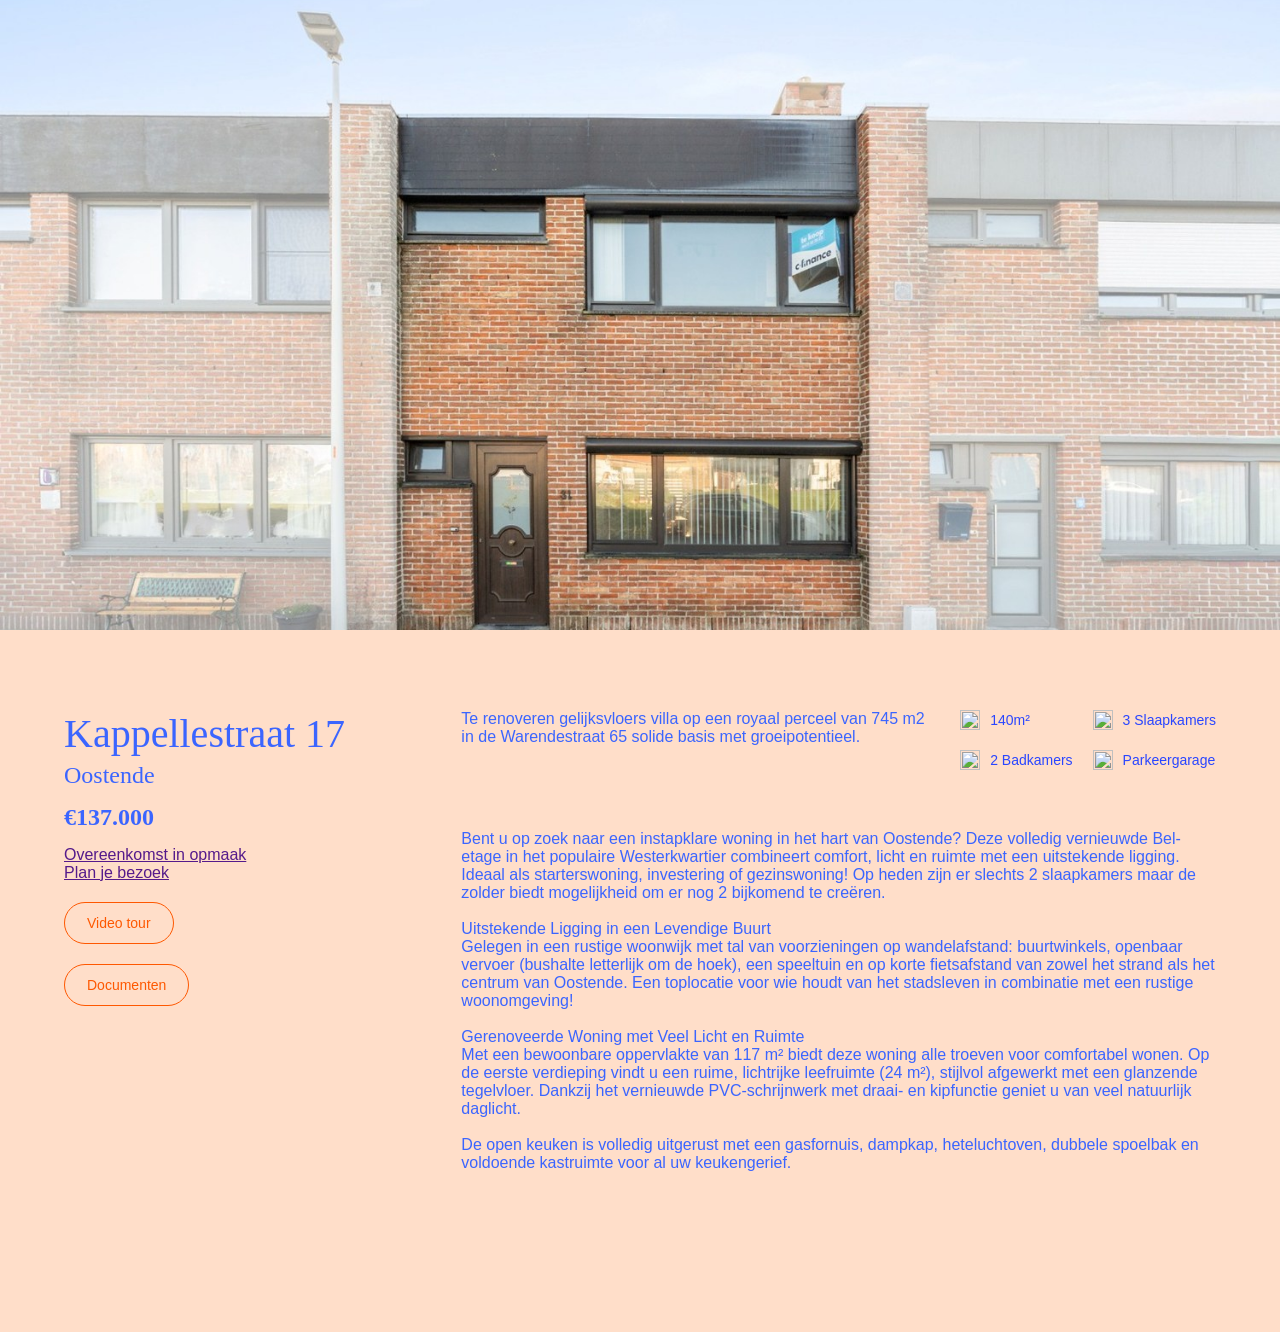
==== pand-single-page/index.html @ 769cfeb7 "changes" ====
<!DOCTYPE html>
<html lang="en">
<head>
    <meta charset="UTF-8">
    <meta name="viewport" content="width=device-width, initial-scale=1.0">
    <title>
        Pand single page
    </title>

        <link rel="stylesheet" href="/css/style.css">
        <link rel="stylesheet" href="/css/button.css">
        <link rel="stylesheet" href="/pand-single-page/style.css">
</head>
<body>

<div class="section hero">
    <div class="row"></div>
</div>

<div class="section ratio-40-60">
    <div class="row">   
        <div class="left">
            <div class="content color-blue">
                <h3 class="title">Kappellestraat 17</h3>
                <p class="location title">Oostende</p>
                <p class="price title bold">€137.000</p>
                <a href="" class="btn info-btn">
                    Overeenkomst in opmaak
                </a>
                <div class="button-wrapper">
                    <a href="" class="btn icon-btn">
                        Plan je bezoek
                    </a>
                    <a href="https://google.com" target="_blank" rel="noopener noreferrer" class="meta-cta button-cta orange-btn">
                        <span class="button-cta-text">Video tour</span>
                        <span class="fill-container" aria-hidden="true"></span>
                    </a>
                    <a href="https://google.com" target="_blank" rel="noopener noreferrer" class="meta-cta button-cta orange-btn">
                        <span class="button-cta-text">Documenten</span>
                        <span class="fill-container" aria-hidden="true"></span>
                    </a>
                </div>
            </div>
        </div>
        <div class="right color-blue">
            <div class="grid">
                <p>
                    Te renoveren gelijksvloers villa op een royaal perceel van 745 m2 in de Warendestraat 65 solide basis met groeipotentieel.
                </p>
                <div class="property-meta">
                    <ul class="meta-grid" role="list">
                        <li class="meta-item">
                            <img
                                src="https://sgntr.be/wp-content/uploads/2025/12/AFMETING_ICON.svg"
                                alt=""
                                class="meta-icon"
                                aria-hidden="true"
                            >
                            <span class="meta-text">140m²</span>
                        </li>

                        <li class="meta-item">
                            <img
                                src="https://sgntr.be/wp-content/uploads/2025/12/SLAAPKAMERS_ICON.svg"
                                alt=""
                                class="meta-icon"
                                aria-hidden="true"
                            >
                            <span class="meta-text">3 Slaapkamers</span>
                        </li>

                        <li class="meta-item">
                            <img
                                src="https://sgntr.be/wp-content/uploads/2025/12/BADKAMER_ICON.svg"
                                alt=""
                                class="meta-icon"
                                aria-hidden="true"
                            >
                            <span class="meta-text">2 Badkamers</span>
                        </li>

                        <li class="meta-item">
                            <img
                                src="https://sgntr.be/wp-content/uploads/2025/12/GARAGE_ICON.svg"
                                alt=""
                                class="meta-icon"
                                aria-hidden="true"
                            >
                            <span class="meta-text">Parkeergarage</span>
                        </li>
                    </ul>
                </div>
            </div>
            <p>
                Bent u op zoek naar een instapklare woning in het hart van Oostende? Deze volledig vernieuwde Bel-etage in het populaire Westerkwartier combineert comfort, licht en ruimte met een uitstekende ligging. Ideaal als starterswoning, investering of gezinswoning! Op heden zijn er slechts 2 slaapkamers maar de zolder biedt mogelijkheid om er nog 2 bijkomend te creëren.
                <br><br>
                Uitstekende Ligging in een Levendige Buurt
                <br>
                Gelegen in een rustige woonwijk met tal van voorzieningen op wandelafstand: buurtwinkels, openbaar vervoer (bushalte letterlijk om de hoek), een speeltuin en op korte fietsafstand van zowel het strand als het centrum van Oostende. Een toplocatie voor wie houdt van het stadsleven in combinatie met een rustige woonomgeving!
                <br><br>
                Gerenoveerde Woning met Veel Licht en Ruimte
                <br>
                Met een bewoonbare oppervlakte van 117 m² biedt deze woning alle troeven voor comfortabel wonen. Op de eerste verdieping vindt u een ruime, lichtrijke leefruimte (24 m²), stijlvol afgewerkt met een glanzende tegelvloer. Dankzij het vernieuwde PVC-schrijnwerk met draai- en kipfunctie geniet u van veel natuurlijk daglicht.
                <br><br>
                De open keuken is volledig uitgerust met een gasfornuis, dampkap, heteluchtoven, dubbele spoelbak en voldoende kastruimte voor al uw keukengerief.
            </p>
        </div>
    </div>
</div>

<div class="section ratio-60-40">
    <div class="row">   
        <div class="left">

        </div>
        <div class="right">

        </div>
    </div>
</div>
    
</body>
</html>
---- css/style.css ----
:root {
    --pink-color: #FFDEC9;
    --blue-color: #3B65FF;
    --white-color: #fff;
    --orange-color: #FE5801;
    --yellow-color: #F5FCE2;
}

/* =========================
   CANICULE DISPLAY
========================= */

@font-face {
    font-family: "Canicule Display";
    src: url("https://sgntr.be/wp-content/uploads/2025/12/CaniculeDisplayv0.4-Regular.Trial_.ttf")
         format("truetype");
    font-weight: 400;
    font-style: normal;
    font-display: swap;
}

@font-face {
    font-family: "Canicule Display";
    src: url("https://sgntr.be/wp-content/uploads/2025/12/CaniculeDisplayv0.4-Bold.Trial_.ttf")
         format("truetype");
    font-weight: 700;
    font-style: normal;
    font-display: swap;
}


/* =========================
   SPACE GROTESK
========================= */

@font-face {
    font-family: "Space Grotesk";
    src: url("https://sgntr.be/wp-content/uploads/2025/12/SpaceGrotesk-Light.ttf")
         format("truetype");
    font-weight: 300;
    font-style: normal;
    font-display: swap;
}

@font-face {
    font-family: "Space Grotesk";
    src: url("https://sgntr.be/wp-content/uploads/2025/12/SpaceGrotesk-Regular.ttf")
         format("truetype");
    font-weight: 400;
    font-style: normal;
    font-display: swap;
}

@font-face {
    font-family: "Space Grotesk";
    src: url("https://sgntr.be/wp-content/uploads/2025/12/SpaceGrotesk-Medium.ttf")
         format("truetype");
    font-weight: 500;
    font-style: normal;
    font-display: swap;
}

@font-face {
    font-family: "Space Grotesk";
    src: url("https://sgntr.be/wp-content/uploads/2025/12/SpaceGrotesk-Bold.ttf")
         format("truetype");
    font-weight: 700;
    font-style: normal;
    font-display: swap;
}

body {
    font-family: "Space Grotesk", sans-serif;
}

h1,
h2,
h3 {
    font-family: "Canicule Display", serif;
}

.title {
    font-family: "Canicule Display";
    font-weight: 400;
}

.title.bold {
    font-weight: 700;
}

.text {
    font-family: "Space Grotesk";
    font-weight: 400;
}

*,
*::before,
*::after {
    box-sizing: border-box;
}

* {
    margin: 0;
    padding: 0;
}

html {
    font-size: 100%;
    scroll-behavior: smooth;
}

body {
    background-color: var(--pink-color);
}

.section {
    display: flex;
    max-width: none;
    width: 100%;
    margin: 80px auto;
}

.section .row {
    display: flex;
    width: 100%;
    max-width: 1440px;
    justify-content: center;
    margin: 0px 5%;
}

.aanbod-wrapper {
    display: grid;
    grid-template-columns: repeat(2, 1fr);
    gap: 40px;
}

@media (max-width: 767px) {
    .aanbod-wrapper {
        grid-template-columns: 1fr;
    }
}
---- css/button.css ----
.button-cta {
    position: relative;
    overflow: hidden;
    padding: 16px 36px;
    border: 2px solid #000;
    border-radius: 999px;
    background: transparent;
    cursor: pointer;

    display: inline-flex;
    align-items: center;
    justify-content: center;
}

.button-cta-text {
    position: relative;
    z-index: 2;
    transition: color 0.4s ease;
}

.button-cta .fill-container {
    position: absolute;
    inset: 0;
    background: var(--blue-color);
    border-radius: inherit;

    transform: scaleY(0);
    transform-origin: top;
    transition: transform 0.45s cubic-bezier(0.4, 0, 0.2, 1);

    z-index: 1;
}

.button-cta:hover .fill-container {
    transform: scaleY(1);
}

.button-cta:hover .button-cta-text {
    color: #fff;
}

.button-cta.orange-btn {
    color: var(--orange-color);
    border-color: var(--orange-color);
}

.button-cta.orange-btn .fill-container {
    background: var(--orange-color);
}
---- pand-single-page/style.css ----
.section.hero {
    background-image: url('/pand-single-page/img/hero.jpg');
    background-position: center center;
    background-repeat: no-repeat;
    background-size: cover;
    height: 70vh;
    margin: 0;
    padding: 0;
}

.section .row {
    display: grid;
    gap: 20px;
    align-items: start;
}

.section .row .right {
    display: flex;
    flex-direction: column;
    gap: 60px;
}

.color-blue {
    color: var(--blue-color);
}

/* 40 - 60 */
.section.ratio-40-60 .row {
    grid-template-columns: 2fr 4fr;
}

/* 60 - 40 */
.section.ratio-60-40 .row {
    grid-template-columns: 4fr 2fr;
}

.tag,
.type {
    text-transform: uppercase;
    font-weight: 300;
    font-size: 14px;
}

.type {
    margin-bottom: 10px;
}

.description {
    font-weight: 300;
}

.tag {
    margin-bottom: 60px;
}


.title {
    font-size: 2.5rem;
    margin-bottom: 5px;
}

.location {
    font-size: 1.5rem;
    margin-bottom: 15px;
}

.price {
    font-size: 1.5rem;
    margin-bottom: 15px;
}

.inner-wrapper {
    display: grid;
    grid-template-columns: repeat(2, 1fr);
    gap: 24px;
}

.property-meta {
    display: grid;
    gap: 28px;
}

.grid {
    display: grid;
    grid-template-columns: 2fr 1fr;
    gap: 20px;
    align-items: start;
    padding: 0;
    margin: 0;
}

.meta-grid {
    display: grid;
    grid-template-columns: 1fr 1fr;
    gap: 20px;
    align-items: start;
    padding: 0;
    margin: 0;
}

.meta-item {
    display: flex;
    align-items: center;
    gap: 10px;
}

.meta-icon {
    width: 20px;
    height: 20px;
    flex-shrink: 0;
}

.meta-icon img,
.meta-icon {
    display: block;
}

.meta-text {
    font-family: "Space Grotesk", sans-serif;
    font-weight: 300;
    font-size: 14px;
    line-height: 1.2;
    color: #2a46ff;
    white-space: nowrap;
}

.meta-cta {
    align-self: start;
    display: flex;
    width: fit-content;
    align-items: center;
    padding: 12px 22px;
    border: 1px solid #2a46ff;
    border-radius: 999px;
    font-family: "Space Grotesk", sans-serif;
    font-size: 14px;
    color: #2a46ff;
    text-decoration: none;
}

.button-wrapper {
    display: flex;
    flex-direction: column;
    gap: 20px;
}

@media (max-width: 1250px) {
    .title {
        font-size: 1.5rem;
    }
}

@media (max-width: 950px) {
    .inner-wrapper {
        grid-template-columns: 1fr;
    }
}

@media (max-width: 768px) {
    .meta-grid {
        grid-template-columns: 1fr;
    }

    .meta-text {
        white-space: normal;
    }
}

@media (max-width: 560px) {
    .title {
        font-size: 2.5rem;
    }
}

/* Mobile */
@media (max-width: 900px) {
    .section .row {
        grid-template-columns: 1fr;
        gap: 20px;
    }
}
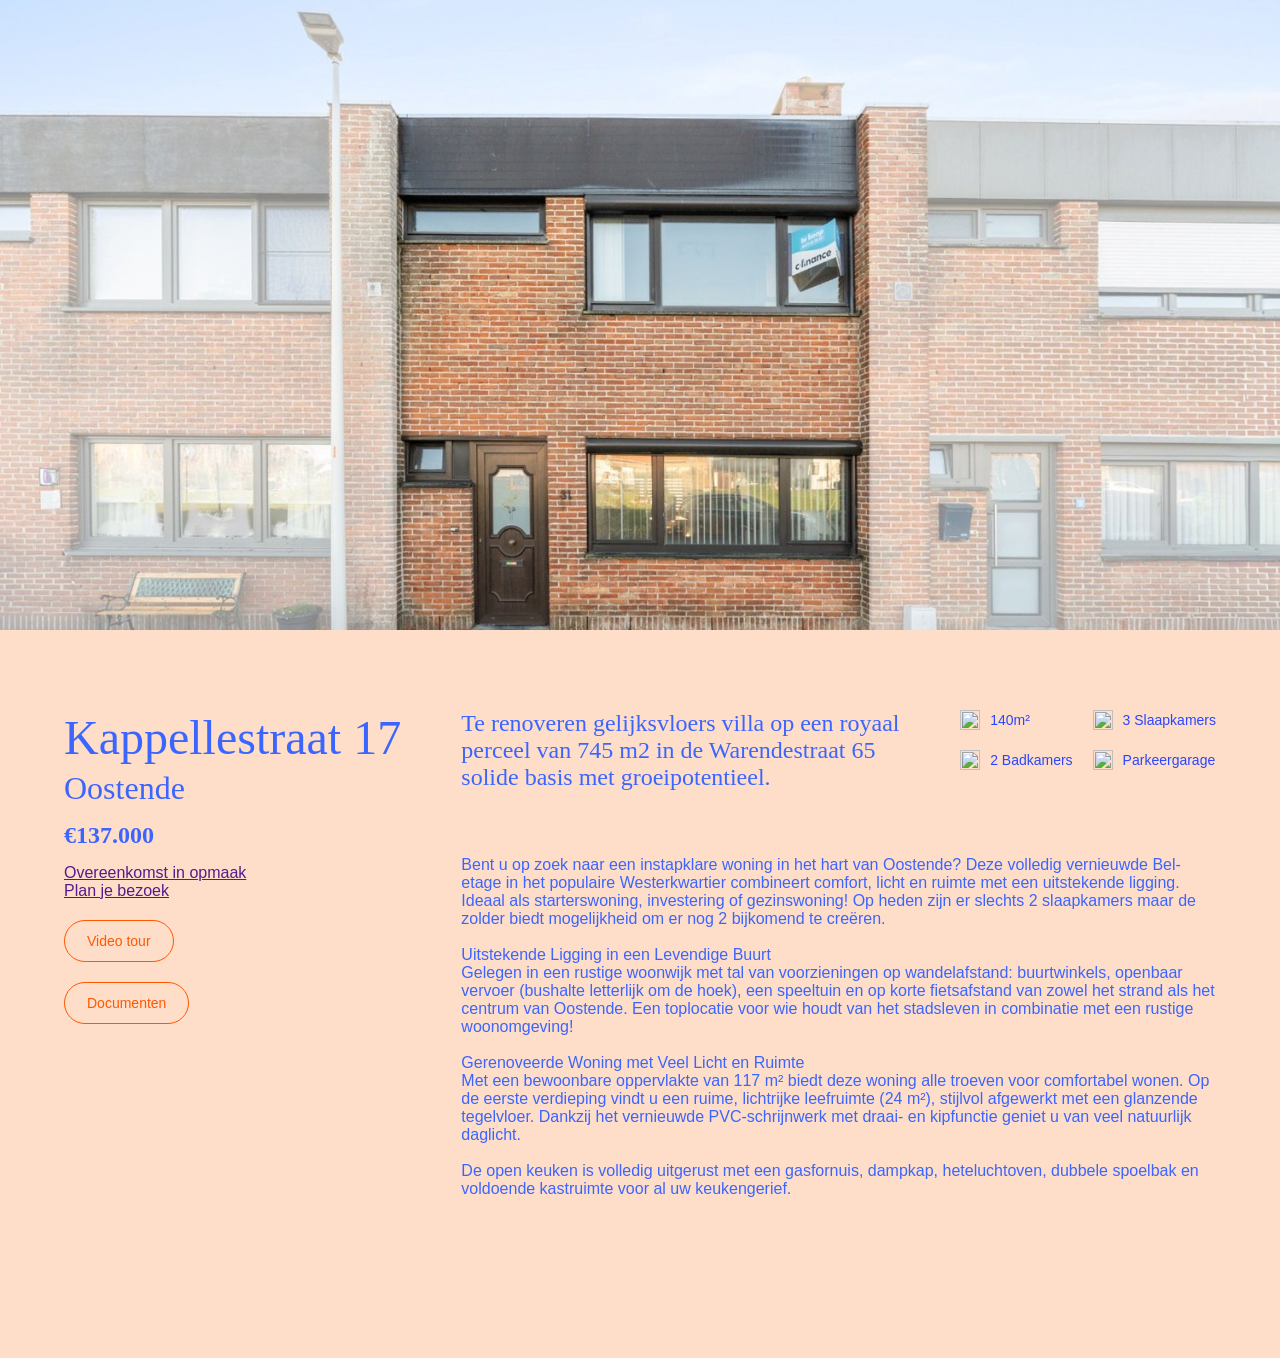
==== commit c3399930: "changes" ====
--- a/pand-single-page/index.html
+++ b/pand-single-page/index.html
@@ -44,7 +44,7 @@
         </div>
         <div class="right color-blue">
             <div class="grid">
-                <p>
+                <p class="title intro">
                     Te renoveren gelijksvloers villa op een royaal perceel van 745 m2 in de Warendestraat 65 solide basis met groeipotentieel.
                 </p>
                 <div class="property-meta">
--- a/pand-single-page/style.css
+++ b/pand-single-page/style.css
@@ -55,12 +55,16 @@
 
 
 .title {
-    font-size: 2.5rem;
+    font-size: 3rem;
     margin-bottom: 5px;
 }
 
+.title.intro {
+    font-size: 1.5rem;
+}
+
 .location {
-    font-size: 1.5rem;
+    font-size: 2rem;
     margin-bottom: 15px;
 }
 
@@ -83,7 +87,7 @@
 .grid {
     display: grid;
     grid-template-columns: 2fr 1fr;
-    gap: 20px;
+    gap: 40px;
     align-items: start;
     padding: 0;
     margin: 0;
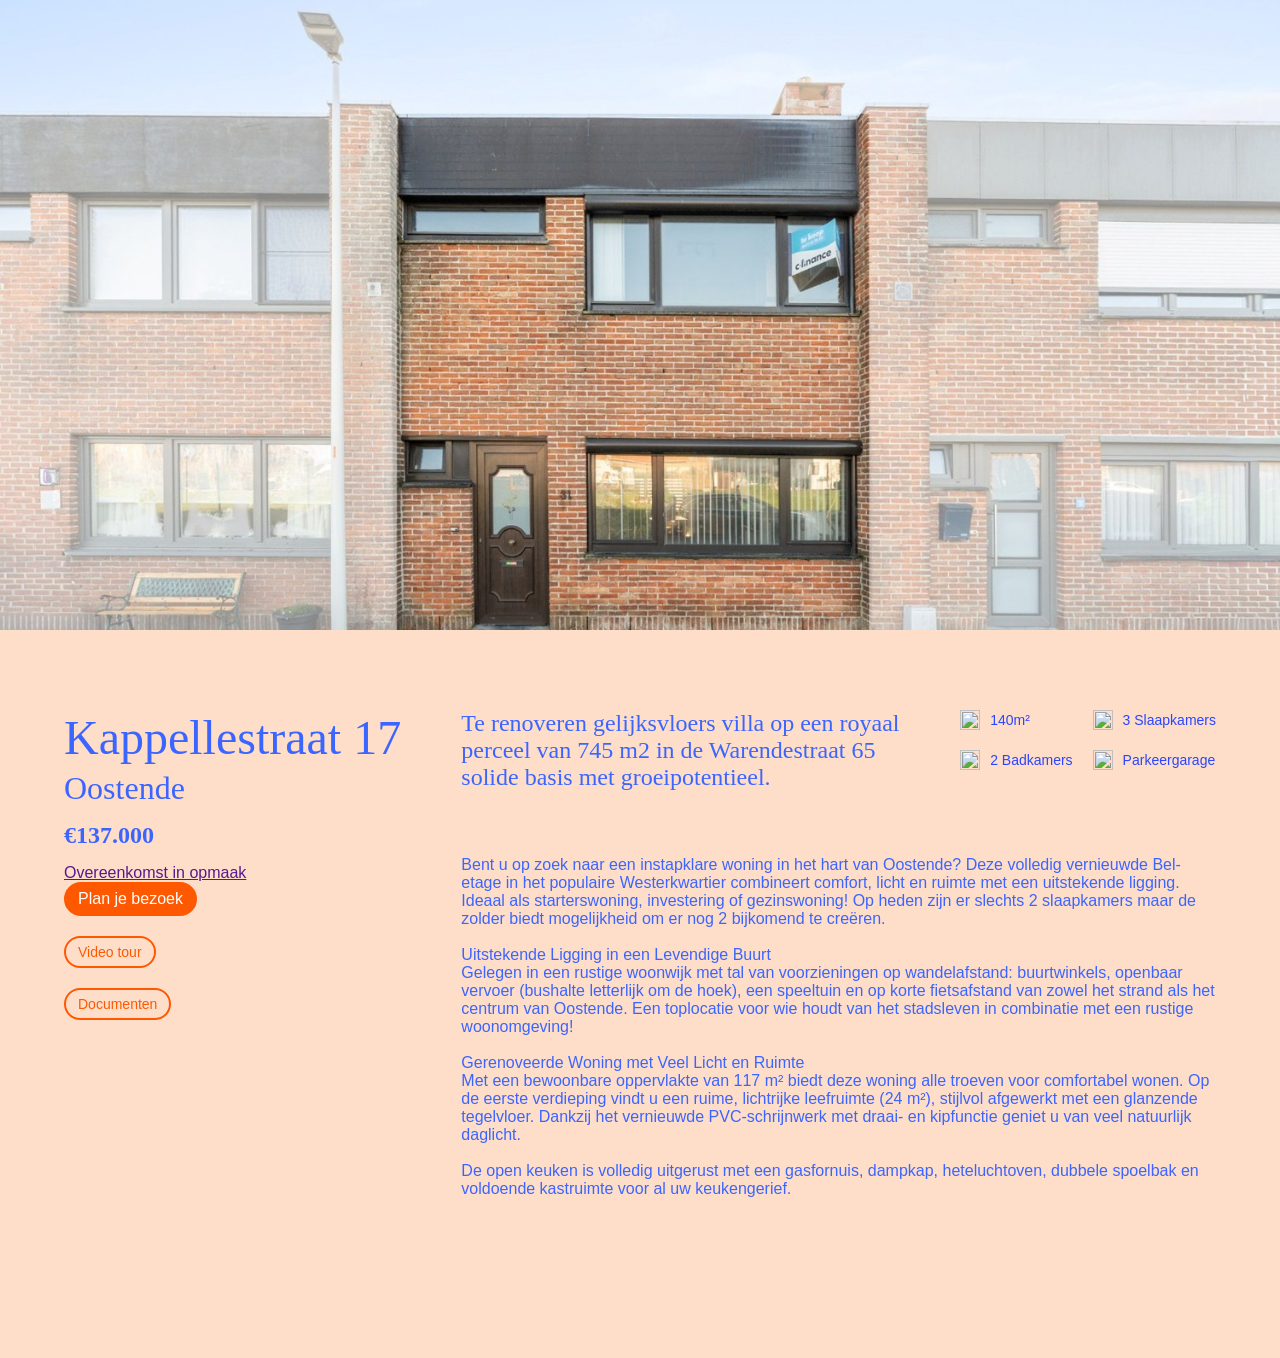
==== commit 2e73edf8: "changes" ====
--- a/pand-single-page/index.html
+++ b/pand-single-page/index.html
@@ -28,7 +28,7 @@
                     Overeenkomst in opmaak
                 </a>
                 <div class="button-wrapper">
-                    <a href="" class="btn icon-btn">
+                    <a href="" class="btn icon-btn button-cta">
                         Plan je bezoek
                     </a>
                     <a href="https://google.com" target="_blank" rel="noopener noreferrer" class="meta-cta button-cta orange-btn">
--- a/css/button.css
+++ b/css/button.css
@@ -1,7 +1,7 @@
 .button-cta {
     position: relative;
     overflow: hidden;
-    padding: 16px 36px;
+    padding: 6px 12px;
     border: 2px solid #000;
     border-radius: 999px;
     background: transparent;
--- a/pand-single-page/style.css
+++ b/pand-single-page/style.css
@@ -68,6 +68,16 @@
     margin-bottom: 15px;
 }
 
+.btn.icon-btn {
+    color: var(--white-color);
+    background-color: var(--orange-color);
+    border-color: var(--orange-color);
+
+    width: fit-content;
+    text-decoration: none;
+    padding: 6px 12px;
+}
+
 .price {
     font-size: 1.5rem;
     margin-bottom: 15px;
@@ -133,8 +143,8 @@
     display: flex;
     width: fit-content;
     align-items: center;
-    padding: 12px 22px;
-    border: 1px solid #2a46ff;
+    padding: 6px 12px;
+    border: 2px solid #2a46ff;
     border-radius: 999px;
     font-family: "Space Grotesk", sans-serif;
     font-size: 14px;
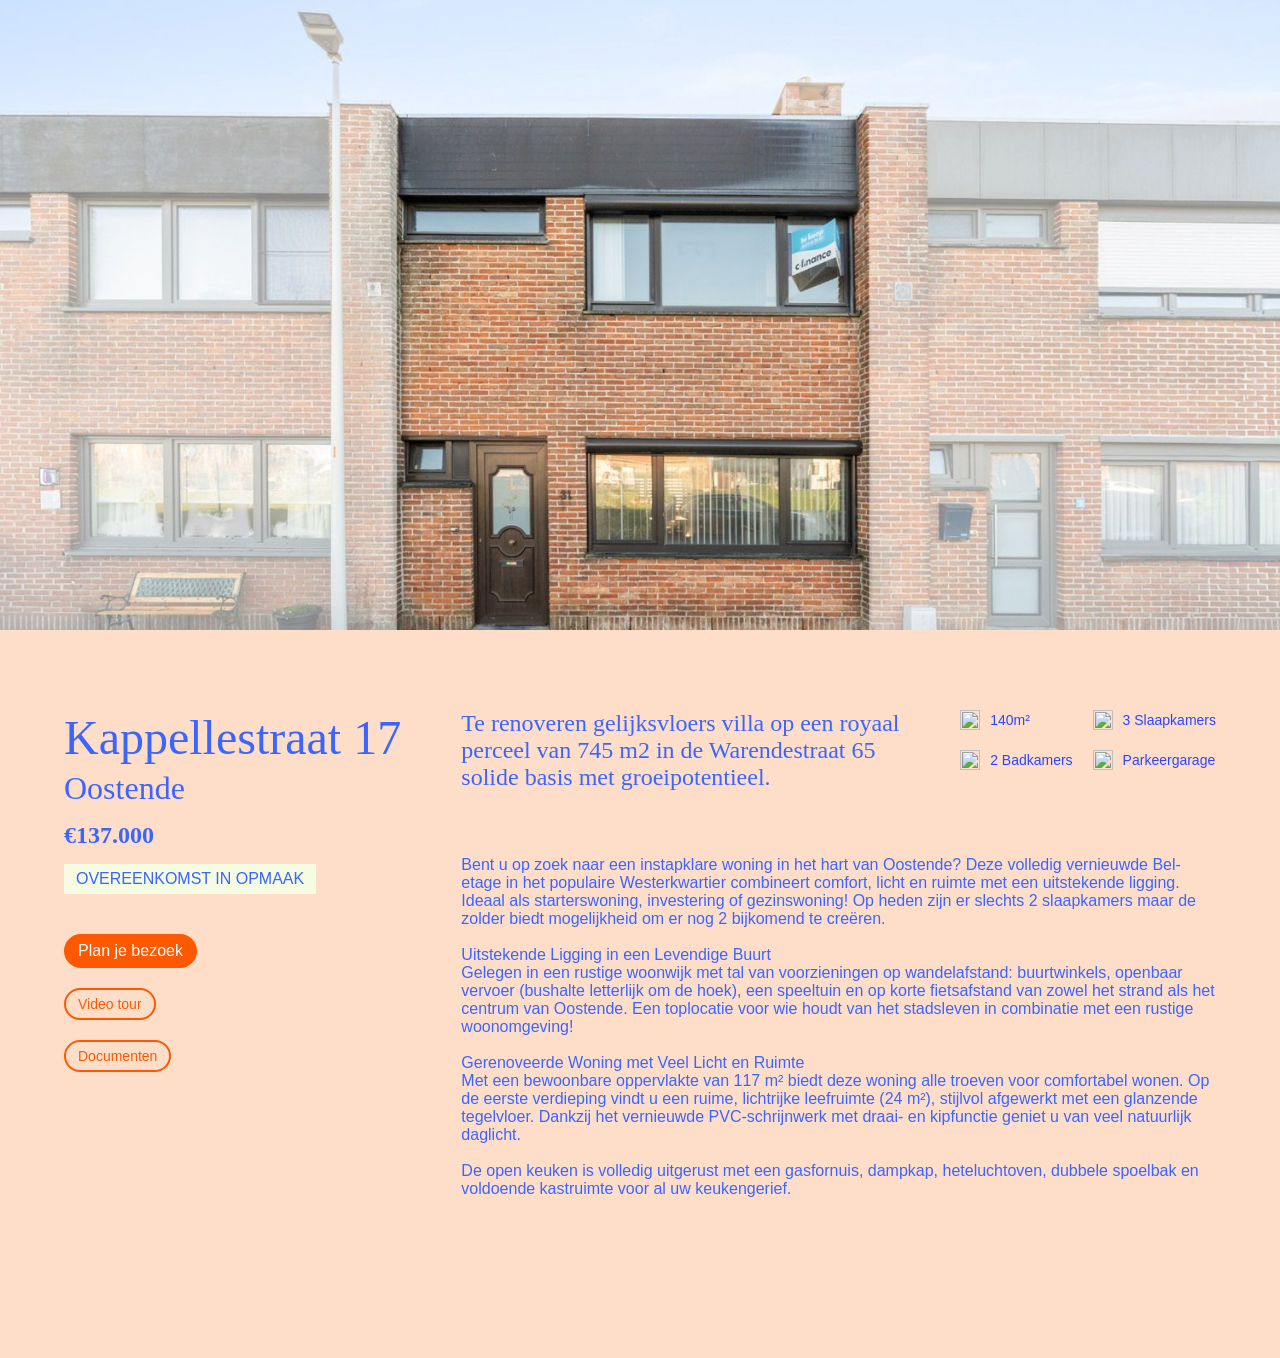
==== commit 16998e38: "changes" ====
--- a/pand-single-page/index.html
+++ b/pand-single-page/index.html
@@ -24,10 +24,11 @@
                 <h3 class="title">Kappellestraat 17</h3>
                 <p class="location title">Oostende</p>
                 <p class="price title bold">€137.000</p>
-                <a href="" class="btn info-btn">
-                    Overeenkomst in opmaak
-                </a>
+
                 <div class="button-wrapper">
+                    <a href="" class="btn info-btn">
+                        Overeenkomst in opmaak
+                    </a>
                     <a href="" class="btn icon-btn button-cta">
                         Plan je bezoek
                     </a>
--- a/pand-single-page/style.css
+++ b/pand-single-page/style.css
@@ -127,6 +127,17 @@
 .meta-icon img,
 .meta-icon {
     display: block;
+}
+
+.info-btn {
+    text-decoration: none;
+    text-transform: uppercase;
+    width: fit-content;
+    color: var(--blue-color);
+    background-color: var(--yellow-color);
+    border-radius: 0;
+    padding: 6px 12px;
+    margin-bottom: 20px;
 }
 
 .meta-text {
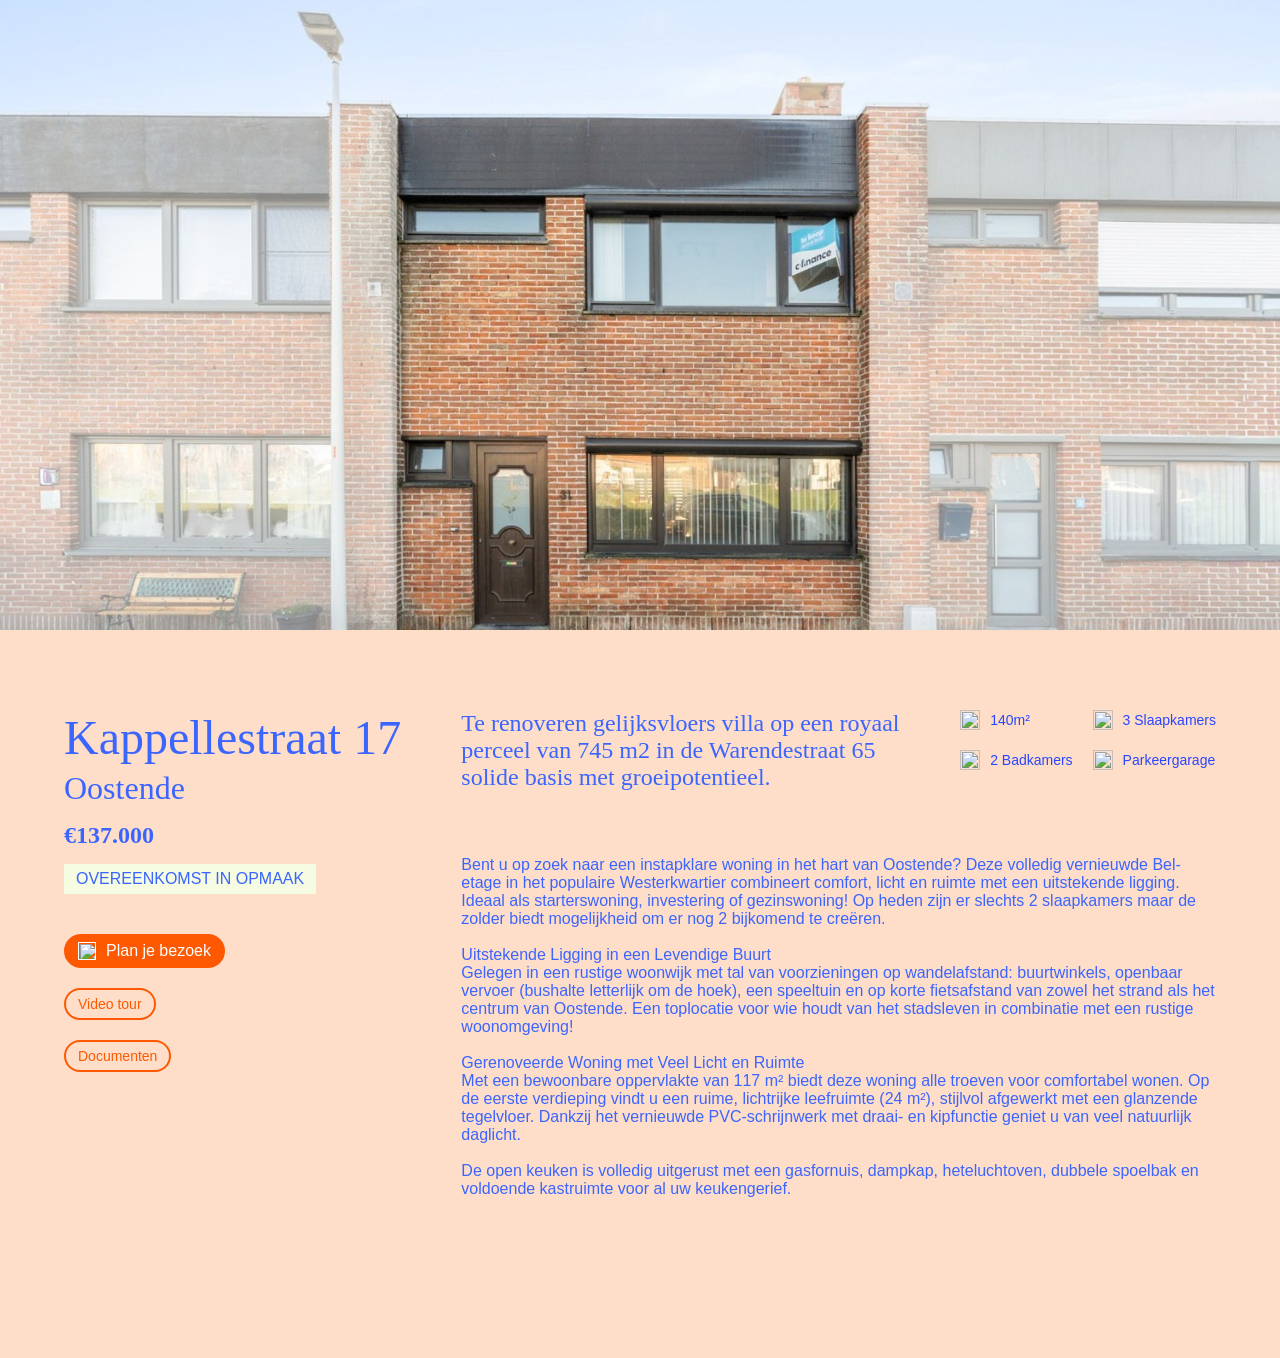
==== commit 52b2a1e2: "changes" ====
--- a/pand-single-page/index.html
+++ b/pand-single-page/index.html
@@ -30,6 +30,12 @@
                         Overeenkomst in opmaak
                     </a>
                     <a href="" class="btn icon-btn button-cta">
+                            <img
+                                src="https://sgntr.be/wp-content/uploads/2025/12/plan-bezoek-icon.svg"
+                                alt=""
+                                aria-hidden="true"
+                                class="btn-icon"
+                            >
                         Plan je bezoek
                     </a>
                     <a href="https://google.com" target="_blank" rel="noopener noreferrer" class="meta-cta button-cta orange-btn">
--- a/pand-single-page/style.css
+++ b/pand-single-page/style.css
@@ -140,6 +140,18 @@
     margin-bottom: 20px;
 }
 
+.icon-btn {
+    display: inline-flex;
+    align-items: center;
+    gap: 10px;
+}
+
+.icon-btn .btn-icon {
+    width: 18px;
+    height: 18px;
+    flex-shrink: 0;
+}
+
 .meta-text {
     font-family: "Space Grotesk", sans-serif;
     font-weight: 300;
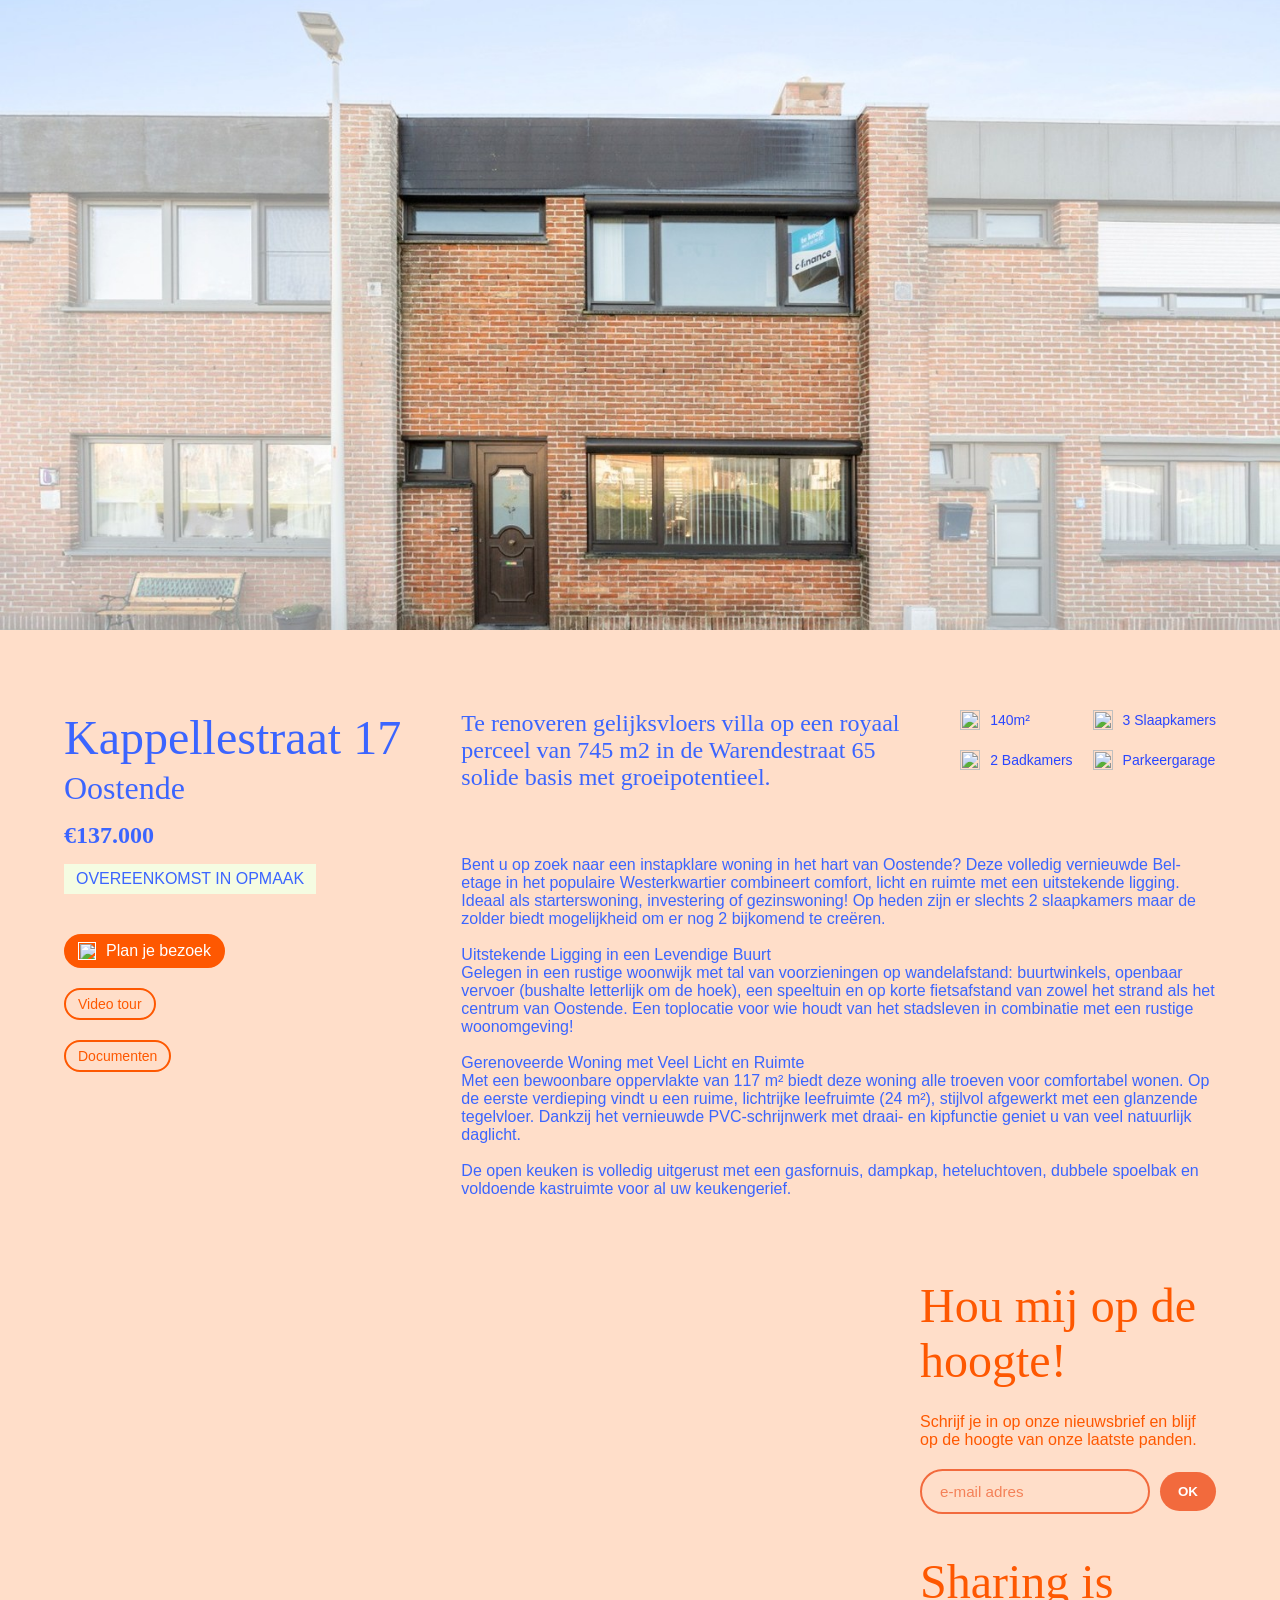
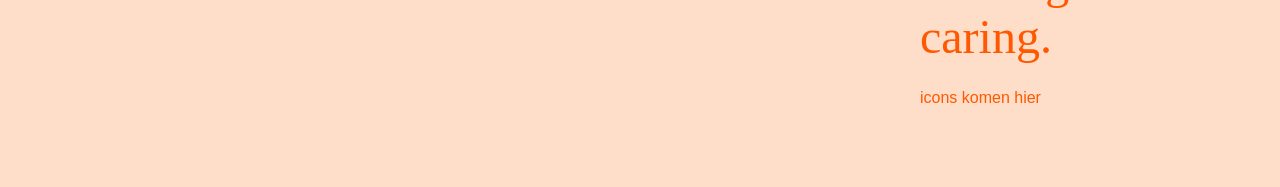
==== commit 2b4d094e: "changes" ====
--- a/pand-single-page/index.html
+++ b/pand-single-page/index.html
@@ -115,13 +115,35 @@
     </div>
 </div>
 
-<div class="section ratio-60-40">
+<div class="section ratio-70-30">
     <div class="row">   
         <div class="left">
 
         </div>
-        <div class="right">
+        <div class="right gap-20 color-orange">
+            <h2 class="title">
+                Hou mij op de hoogte!
+            </h2>
+            <p>
+                Schrijf je in op onze nieuwsbrief en blijf op de hoogte van onze laatste panden.
+            </p>
+            <form class="newsletter-form" action="#" method="post">
+                <input
+                    type="email"
+                    id="newsletter-email"
+                    name="email"
+                    placeholder="e-mail adres"
+                    required
+                >
 
+                <button type="submit">OK</button>
+            </form>
+            <h2 class="title" style="margin-top: 20px;">
+                Sharing is caring.
+            </h2>
+            <div class="icon-wrapper">
+                icons komen hier
+            </div>
         </div>
     </div>
 </div>
--- a/pand-single-page/style.css
+++ b/pand-single-page/style.css
@@ -20,8 +20,16 @@
     gap: 60px;
 }
 
+.section .row .right.gap-20 {
+    gap: 20px;
+}
+
 .color-blue {
     color: var(--blue-color);
+}
+
+.color-orange {
+    color: var(--orange-color);
 }
 
 /* 40 - 60 */
@@ -32,6 +40,11 @@
 /* 60 - 40 */
 .section.ratio-60-40 .row {
     grid-template-columns: 4fr 2fr;
+}
+
+/* 70 - 30 */
+.section.ratio-70-30 .row {
+    grid-template-columns: 4fr 1fr;
 }
 
 .tag,
@@ -181,6 +194,50 @@
     gap: 20px;
 }
 
+.newsletter-form {
+    display: flex;
+    align-items: center;
+    gap: 10px;
+}
+
+/* Input */
+.newsletter-form input {
+    padding: 12px 18px;
+    border-radius: 999px;
+    border: 2px solid #f26a3d;
+    background: transparent;
+
+    font-size: 0.95rem;
+    color: #f26a3d;
+
+    outline: none;
+    min-width: 220px;
+}
+
+/* Placeholder kleur */
+.newsletter-form input::placeholder {
+    color: #f26a3d;
+    opacity: 0.8;
+}
+
+/* Button */
+.newsletter-form button {
+    padding: 12px 18px;
+    border-radius: 999px;
+    border: none;
+
+    background: #f26a3d;
+    color: #fff;
+    font-weight: 600;
+    cursor: pointer;
+
+    transition: background 0.2s ease;
+}
+
+.newsletter-form button:hover {
+    background: #e25e33;
+}
+
 @media (max-width: 1250px) {
     .title {
         font-size: 1.5rem;
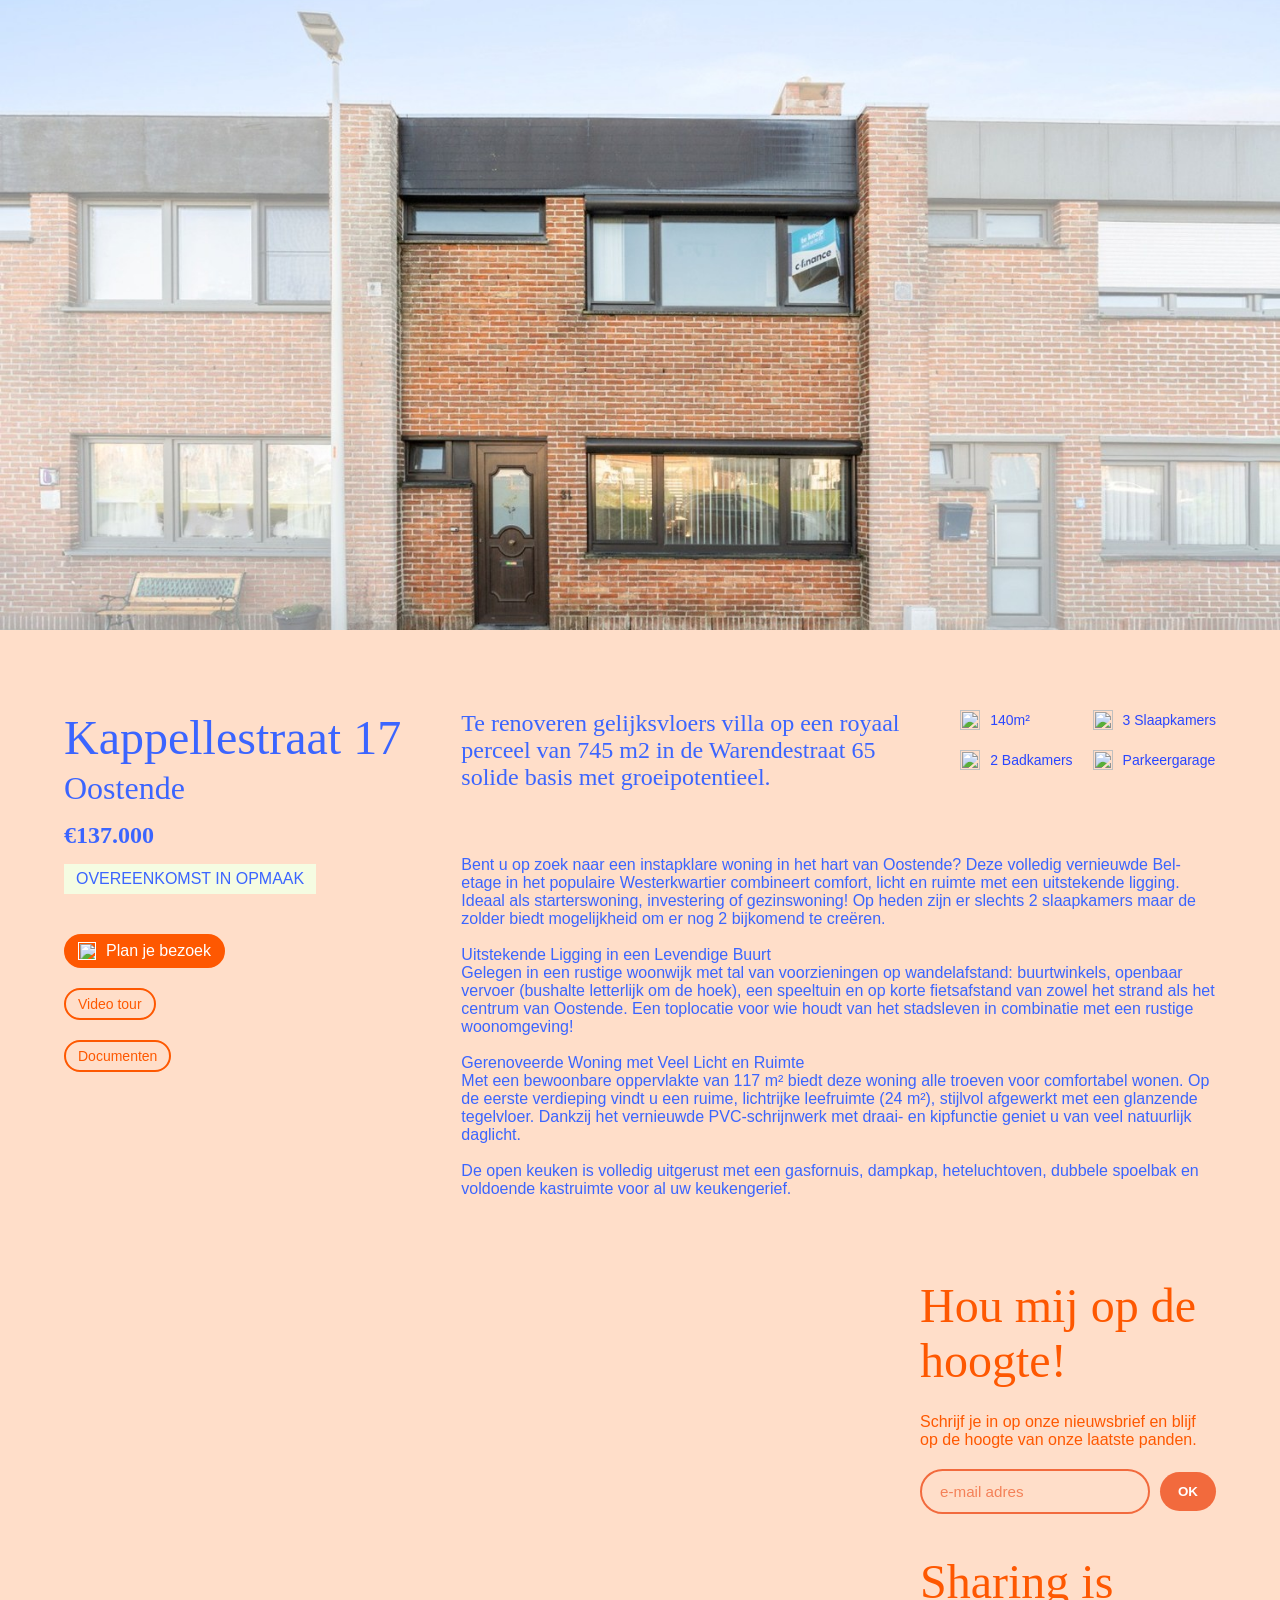
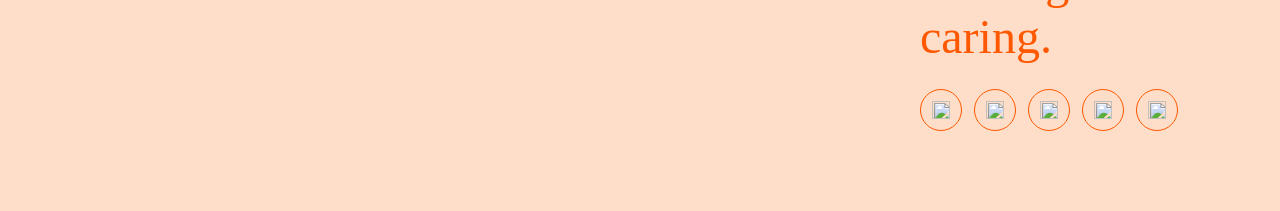
==== commit 0487e87c: "changes" ====
--- a/pand-single-page/index.html
+++ b/pand-single-page/index.html
@@ -142,7 +142,25 @@
                 Sharing is caring.
             </h2>
             <div class="icon-wrapper">
-                icons komen hier
+                <a href="#" class="social-icon" aria-label="Facebook">
+                    <img src="https://sgntr.be/wp-content/uploads/2025/12/TEL_BUTTON-1.svg" alt="" aria-hidden="true">
+                </a>
+
+                <a href="#" class="social-icon" aria-label="Instagram">
+                    <img src="https://sgntr.be/wp-content/uploads/2025/12/TEL_BUTTON-1.svg" alt="" aria-hidden="true">
+                </a>
+
+                <a href="#" class="social-icon" aria-label="LinkedIn">
+                    <img src="https://sgntr.be/wp-content/uploads/2025/12/TEL_BUTTON-1.svg" alt="" aria-hidden="true">
+                </a>
+
+                <a href="#" class="social-icon" aria-label="Link">
+                    <img src="https://sgntr.be/wp-content/uploads/2025/12/TEL_BUTTON-1.svg" alt="" aria-hidden="true">
+                </a>
+
+                <a href="#" class="social-icon" aria-label="E-mail">
+                    <img src="https://sgntr.be/wp-content/uploads/2025/12/TEL_BUTTON-1.svg" alt="" aria-hidden="true">
+                </a>
             </div>
         </div>
     </div>
--- a/pand-single-page/style.css
+++ b/pand-single-page/style.css
@@ -238,6 +238,37 @@
     background: #e25e33;
 }
 
+.icon-wrapper {
+    display: flex;
+    align-items: center;
+    gap: 12px;
+}
+
+.social-icon {
+    width: 42px;
+    height: 42px;
+    border-radius: 999px;
+    border: 1px solid var(--orange-color);
+
+    display: inline-flex;
+    align-items: center;
+    justify-content: center;
+
+    transition: transform 0.2s ease, background 0.2s ease;
+}
+
+.social-icon img {
+    width: 18px;
+    height: 18px;
+    display: block;
+}
+
+/* optioneel hover */
+.social-icon:hover {
+    transform: translateY(-1px);
+    background: rgba(242, 106, 61, 0.08);
+}
+
 @media (max-width: 1250px) {
     .title {
         font-size: 1.5rem;
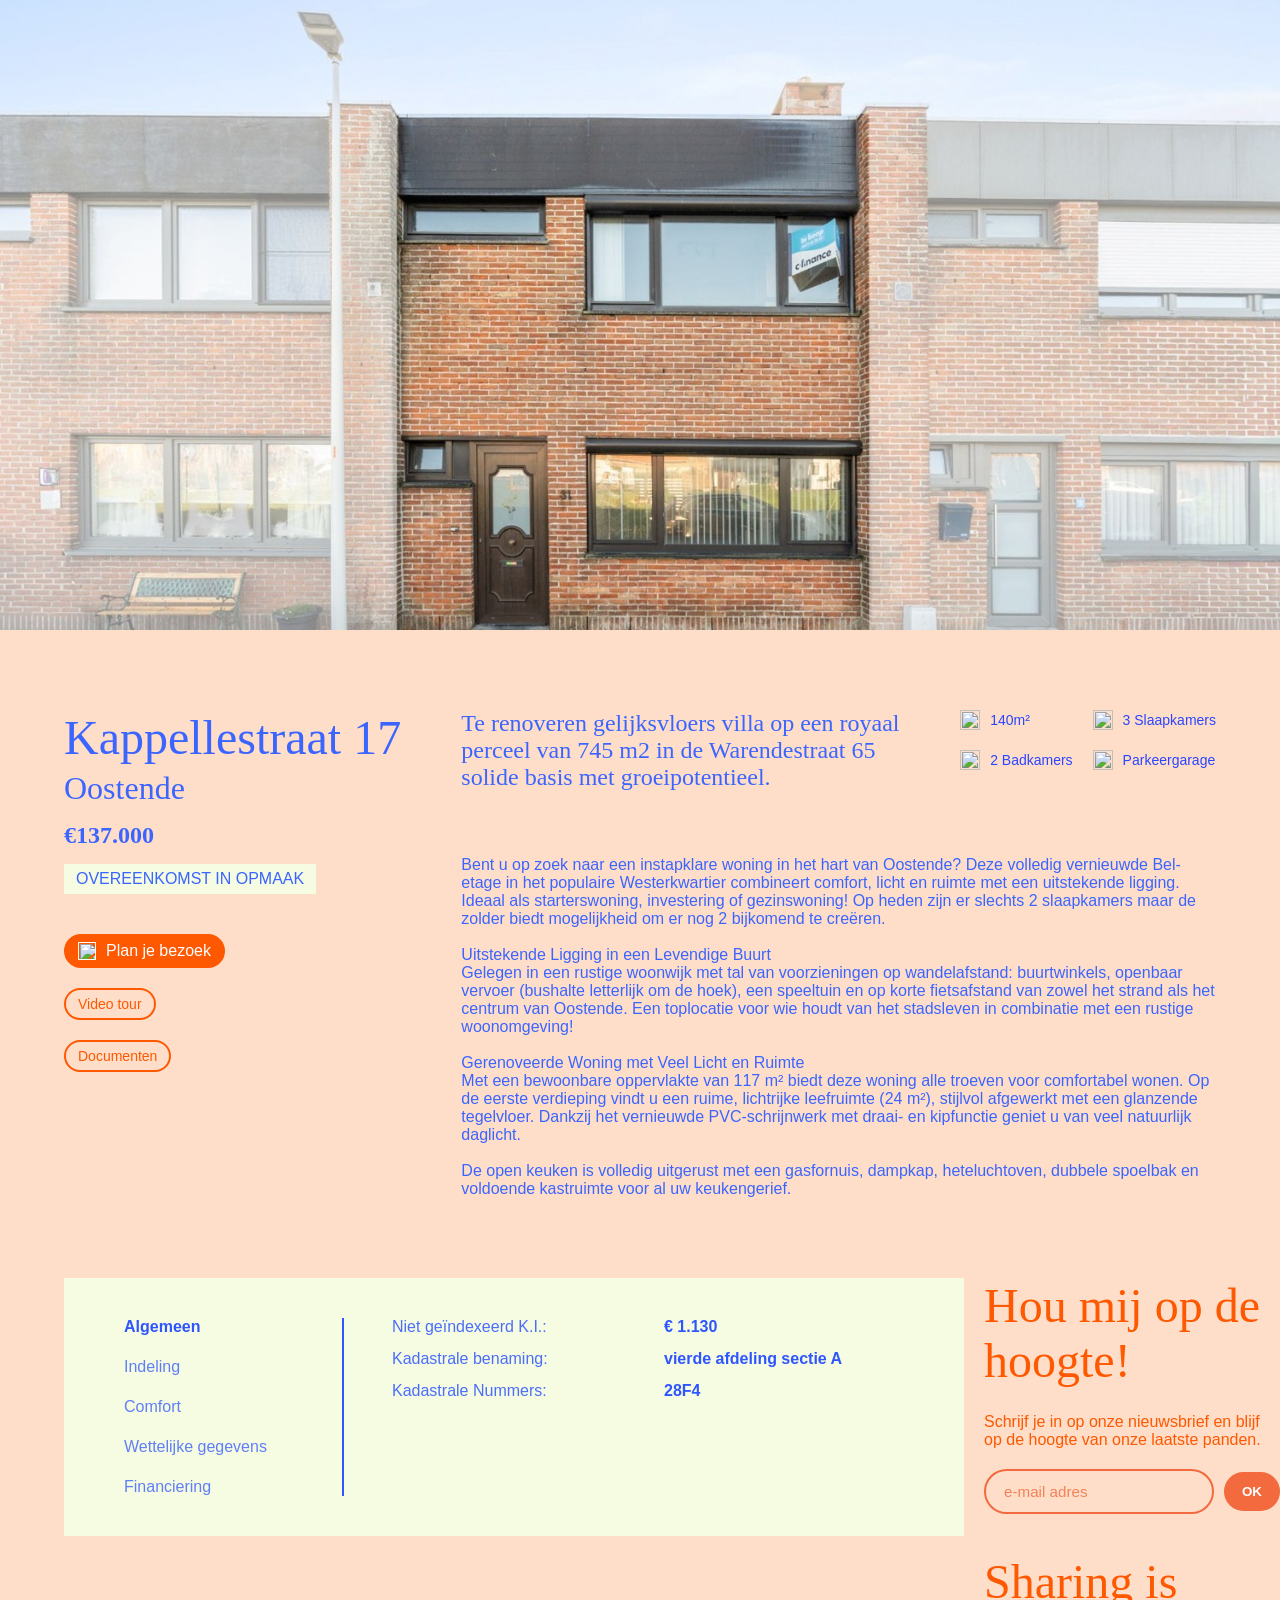
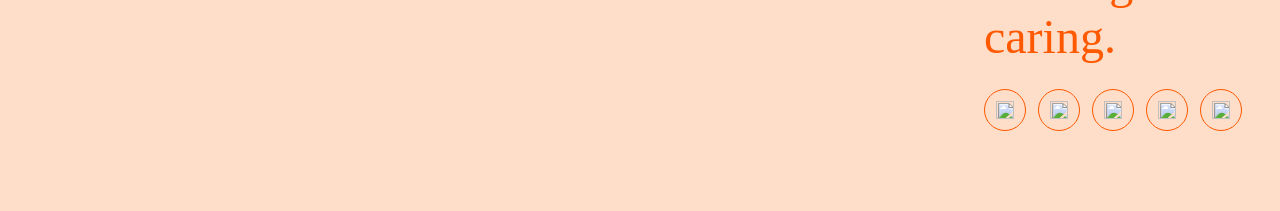
==== commit 772d919c: "chanegs" ====
--- a/pand-single-page/index.html
+++ b/pand-single-page/index.html
@@ -115,10 +115,71 @@
     </div>
 </div>
 
-<div class="section ratio-70-30">
+<div class="section ratio-60-40">
     <div class="row">   
         <div class="left">
-
+            <div class="voorzieningen-wrapper">
+                <div class="tabs" data-tabs>
+                    <div class="tabs-nav" role="tablist" aria-label="Voorzieningen">
+                    <button class="tab is-active" role="tab" aria-selected="true" aria-controls="panel-algemeen" id="tab-algemeen">
+                        Algemeen
+                    </button>
+                    <button class="tab" role="tab" aria-selected="false" aria-controls="panel-indeling" id="tab-indeling">
+                        Indeling
+                    </button>
+                    <button class="tab" role="tab" aria-selected="false" aria-controls="panel-comfort" id="tab-comfort">
+                        Comfort
+                    </button>
+                    <button class="tab" role="tab" aria-selected="false" aria-controls="panel-wettelijk" id="tab-wettelijk">
+                        Wettelijke gegevens
+                    </button>
+                    <button class="tab" role="tab" aria-selected="false" aria-controls="panel-financiering" id="tab-financiering">
+                        Financiering
+                    </button>
+                    </div>
+
+                    <div class="tabs-content">
+                    <div class="tab-panel is-active" role="tabpanel" id="panel-algemeen" aria-labelledby="tab-algemeen">
+                        <ul class="spec-list">
+                        <li><span>Niet geïndexeerd K.I.:</span> <strong>€ 1.130</strong></li>
+                        <li><span>Kadastrale benaming:</span> <strong>vierde afdeling sectie A</strong></li>
+                        <li><span>Kadastrale Nummers:</span> <strong>28F4</strong></li>
+                        </ul>
+                    </div>
+
+                    <div class="tab-panel" role="tabpanel" id="panel-indeling" aria-labelledby="tab-indeling" hidden>
+                        <ul class="spec-list">
+                        <li><span>Slaapkamers:</span> <strong>3</strong></li>
+                        <li><span>Badkamers:</span> <strong>2</strong></li>
+                        </ul>
+                    </div>
+
+                    <div class="tab-panel" role="tabpanel" id="panel-comfort" aria-labelledby="tab-comfort" hidden>
+                        <ul class="spec-list">
+                        <li><span>Keuken:</span> <strong>volledig uitgerust</strong></li>
+                        <li><span>Verwarming:</span> <strong>...</strong></li>
+                        </ul>
+                    </div>
+
+                    <div class="tab-panel" role="tabpanel" id="panel-wettelijk" aria-labelledby="tab-wettelijk" hidden>
+                        <ul class="spec-list">
+                        <li><span>EPC Certificaat Nr.:</span> <strong>20220316-0002564716-RES-1</strong></li>
+                        <li><span>EPC Index:</span> <strong>375,00 kWh/(m² jaar)</strong></li>
+                        <li><span>Energielabel:</span> <strong>D</strong></li>
+                        <li><span>EPC Geldig tot:</span> <strong>16/03/2032</strong></li>
+                        <li><span>Stedenbouwkundige vergunning:</span> <strong>Ja</strong></li>
+                        <li><span>Voorkooprecht:</span> <strong>Neen</strong></li>
+                        </ul>
+                    </div>
+
+                    <div class="tab-panel" role="tabpanel" id="panel-financiering" aria-labelledby="tab-financiering" hidden>
+                        <ul class="spec-list">
+                        <li><span>Extra info:</span> <strong>...</strong></li>
+                        </ul>
+                    </div>
+                    </div>
+                </div>
+            </div>
         </div>
         <div class="right gap-20 color-orange">
             <h2 class="title">
@@ -166,5 +227,7 @@
     </div>
 </div>
     
+
+    <script src="/pand-single-page/js/tabs.js"></script>
 </body>
 </html>
--- a/pand-single-page/style.css
+++ b/pand-single-page/style.css
@@ -269,6 +269,92 @@
     background: rgba(242, 106, 61, 0.08);
 }
 
+.voorzieningen-wrapper {
+  background: var(--yellow-color);
+  width: fit-content;
+  min-width: 900px;
+  padding: 40px 60px;
+}
+
+.tabs {
+  display: grid;
+  grid-template-columns: 220px 1fr;
+  gap: 48px;
+  align-items: start;
+}
+
+.tabs-nav {
+  display: flex;
+  flex-direction: column;
+  gap: 22px;
+  padding-right: 32px;
+  border-right: 2px solid #2f55ff; /* blauwe lijn */
+}
+
+.tab {
+  background: none;
+  border: 0;
+  padding: 0;
+  text-align: left;
+  cursor: pointer;
+  color: #2f55ff;
+  font-size: 1rem;
+  opacity: 0.75;
+}
+
+.tab.is-active {
+  opacity: 1;
+  font-weight: 600;
+}
+
+.tabs-content {
+  color: #2f55ff;
+}
+
+.spec-list {
+  list-style: none;
+  padding: 0;
+  margin: 0;
+  display: grid;
+  gap: 14px;
+}
+
+.spec-list li {
+  display: grid;
+  grid-template-columns: 260px 1fr; /* label / value */
+  gap: 12px;
+}
+
+.spec-list span {
+  opacity: 0.85;
+}
+
+.spec-list strong {
+  font-weight: 600;
+}
+
+/* mobile */
+@media (max-width: 900px) {
+  .tabs {
+    grid-template-columns: 1fr;
+    gap: 28px;
+  }
+
+  .tabs-nav {
+    border-right: 0;
+    border-bottom: 2px solid #2f55ff;
+    padding-right: 0;
+    padding-bottom: 18px;
+    flex-direction: row;
+    flex-wrap: wrap;
+    gap: 12px 18px;
+  }
+
+  .spec-list li {
+    grid-template-columns: 1fr;
+  }
+}
+
 @media (max-width: 1250px) {
     .title {
         font-size: 1.5rem;
